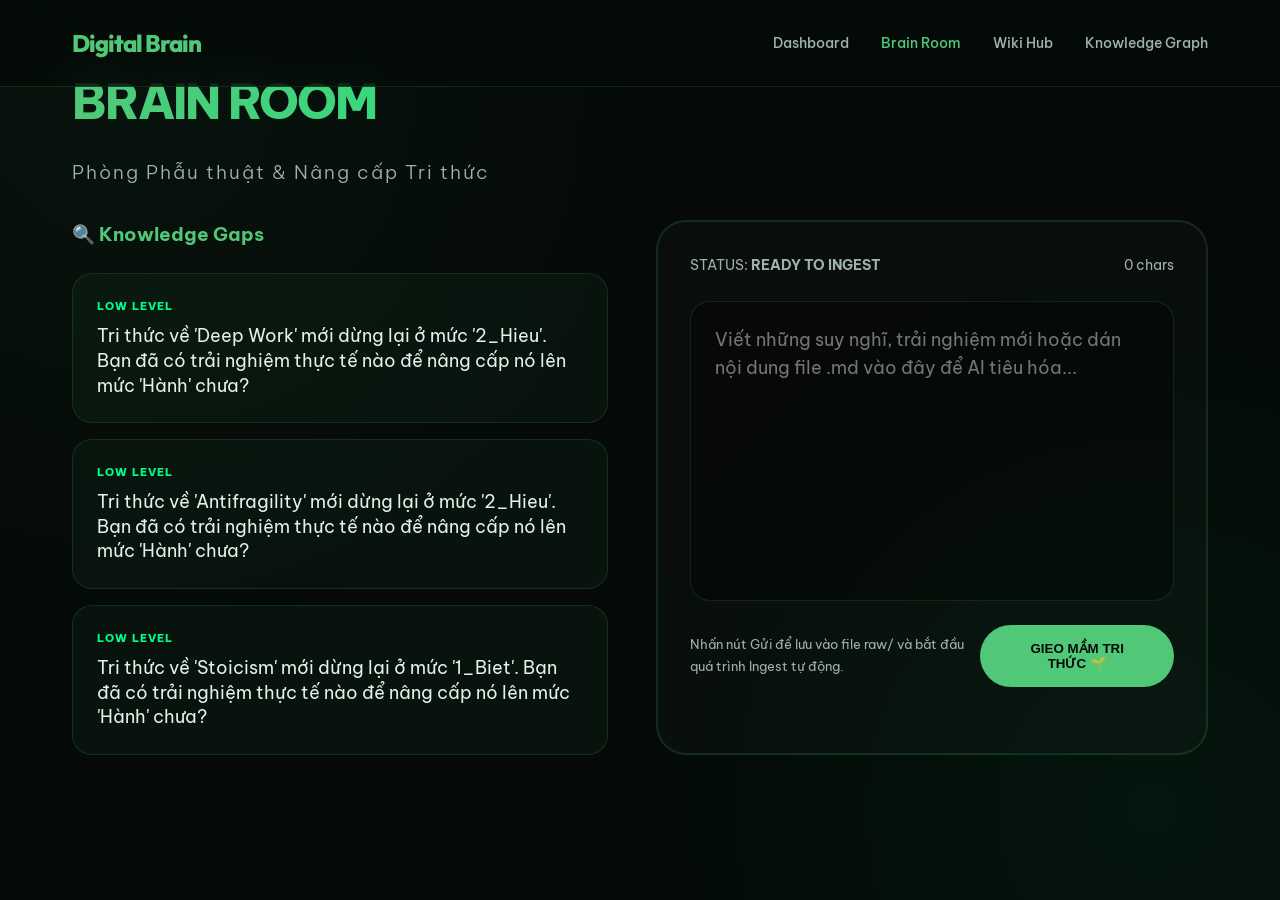
==== brain_room.html @ 5f9c5ad5 "Initial commit: Open source template of Digital Brain" ====
<!DOCTYPE html>
<html lang="vi">
<head>
    <meta charset="UTF-8">
    <meta name="viewport" content="width=device-width, initial-scale=1.0">
    <title>Brain Room | Emerald Intelligence</title>
    <link rel="stylesheet" href="index.css">
    <link href="https://fonts.googleapis.com/css2?family=Be+Vietnam+Pro:wght@300;400;600;800&family=Outfit:wght@300;500;700;900&display=swap" rel="stylesheet">
    <script src="stats.js"></script>
    <script src="inquiry.js"></script>
    <style>
        .room-grid {
            display: grid;
            grid-template-columns: 1fr 1fr;
            gap: 2rem;
            margin-top: 2rem;
        }
        .inquiry-scroll {
            display: flex;
            flex-direction: column;
            gap: 1rem;
            max-height: 60vh;
            overflow-y: auto;
            padding-right: 1rem;
        }
        .inquiry-card {
            background: rgba(80, 200, 120, 0.05);
            border: 1px solid var(--border-color);
            padding: 1.5rem;
            border-radius: 20px;
            transition: var(--transition);
            cursor: pointer;
            position: relative;
        }
        .inquiry-card:hover {
            border-color: var(--primary-color);
            background: rgba(80, 200, 120, 0.1);
            transform: scale(1.02);
        }
        .inquiry-type {
            font-size: 0.7rem;
            text-transform: uppercase;
            color: var(--accent-color);
            margin-bottom: 0.5rem;
            letter-spacing: 1px;
            font-weight: 800;
        }
        .input-forge {
            background: rgba(255, 255, 255, 0.02);
            border: 2px solid var(--border-color);
            border-radius: 30px;
            padding: 2rem;
            display: flex;
            flex-direction: column;
            gap: 1.5rem;
        }
        #brain-thought {
            background: rgba(0,0,0,0.3);
            border: 1px solid var(--border-color);
            color: var(--text-main);
            padding: 1.5rem;
            border-radius: 20px;
            font-family: inherit;
            font-size: 1.1rem;
            line-height: 1.6;
            resize: none;
            height: 300px;
        }
        #brain-thought:focus {
            outline: none;
            border-color: var(--primary-color);
            box-shadow: 0 0 20px rgba(80, 200, 120, 0.2);
        }
        .forge-status {
            font-size: 0.9rem;
            color: var(--text-secondary);
            display: flex;
            justify-content: space-between;
            align-items: center;
        }
        .btn-ingest {
            background: var(--primary-color);
            color: var(--bg-color);
            border: none;
            padding: 1rem 2rem;
            border-radius: 50px;
            font-weight: 800;
            cursor: pointer;
            transition: var(--transition);
        }
        .btn-ingest:hover {
            transform: translateY(-3px);
            box-shadow: 0 10px 30px rgba(80, 200, 120, 0.4);
        }
    </style>
</head>
<body>
    <div class="background-glow"></div>
    
    <nav class="navbar">
        <div class="nav-container">
            <a href="index.html" class="nav-logo">Digital Brain</a>
            <div class="nav-links">
                <a href="index.html">Dashboard</a>
                <a href="brain_room.html" class="active">Brain Room</a>
                <a href="wiki_hub.html">Wiki Hub</a>
                <a href="graph.html">Knowledge Graph</a>
            </div>
        </div>
    </nav>

    <main class="container">
        <header class="hero" style="text-align: left; margin-bottom: 2rem;">
            <h1 class="glitch" style="font-size: 3rem;">Brain Room</h1>
            <p class="subtitle">Phòng Phẫu thuật & Nâng cấp Tri thức</p>
        </header>

        <div class="room-grid">
            <!-- CÂU HỎI GỢI MỞ -->
            <section>
                <h3 style="margin-bottom: 1.5rem; color: var(--primary-color);">🔍 Knowledge Gaps</h3>
                <div class="inquiry-scroll" id="inquiry-list">
                    <!-- Cards rendered by JS -->
                </div>
            </section>

            <!-- KHU VỰC NẠP TRI THỨC -->
            <section class="input-forge">
                <div class="forge-status">
                    <span>STATUS: <strong>READY TO INGEST</strong></span>
                    <span id="char-count">0 chars</span>
                </div>
                <textarea id="brain-thought" placeholder="Viết những suy nghĩ, trải nghiệm mới hoặc dán nội dung file .md vào đây để AI tiêu hóa..."></textarea>
                <div style="display: flex; justify-content: space-between; align-items: center;">
                    <small style="color: var(--text-secondary); max-width: 60%;">Nhấn nút Gửi để lưu vào file raw/ và bắt đầu quá trình Ingest tự động.</small>
                    <button class="btn-ingest" onclick="handleIngest()">GIEO MẦM TRI THỨC 🌱</button>
                </div>
            </section>
        </div>
    </main>

    <script>
        // Render inquiries from BRAIN_INQUIRIES
        function renderInquiries() {
            const container = document.getElementById('inquiry-list');
            if (typeof BRAIN_INQUIRIES === 'undefined' || BRAIN_INQUIRIES.length === 0) {
                container.innerHTML = '<p class="empty-hint">Bộ não đang ổn định, chưa tìm thấy lỗ hổng nào...</p>';
                return;
            }

            BRAIN_INQUIRIES.forEach(item => {
                const card = document.createElement('div');
                card.className = 'inquiry-card';
                card.onclick = () => {
                    document.getElementById('brain-thought').value = `Phản hồi cho tri thức [[${item.title}]]: \n\n`;
                    document.getElementById('brain-thought').focus();
                };
                card.innerHTML = `
                    <div class="inquiry-type">${item.type.replace('_', ' ')}</div>
                    <p style="margin: 0; font-size: 1.1rem; line-height: 1.4;">${item.question}</p>
                `;
                container.appendChild(card);
            });
        }

        // Handle text input
        document.getElementById('brain-thought').oninput = function() {
            document.getElementById('char-count').innerText = this.value.length + " chars";
        };

        function handleIngest() {
            const content = document.getElementById('brain-thought').value;
            if (!content.trim()) return alert("Vui lòng nhập nội dung!");
            
            // In a real environment, this would call an API. 
            // In this workspace, I (the AI) will monitor this and execute /ingest.
            alert("Đã nhận dữ liệu! Tôi (Antigravity) sẽ bắt đầu tạo file raw/ và Ingest ngay bây giờ.");
            console.log("SENDING TO AI:", content);
            
            // Clear input
            // document.getElementById('brain-thought').value = "";
        }

        renderInquiries();
    </script>
</body>
</html>
---- index.css ----
:root {
  --bg-color: #050a08;
  --primary-color: #50C878; /* Emerald Green */
  --primary-glow: rgba(80, 200, 120, 0.4);
  --secondary-color: #2e8b57;
  --accent-color: #00ff88;
  --text-main: #e0f2e9;
  --text-secondary: #a0b3aa;
  --card-bg: rgba(10, 31, 20, 0.6);
  --border-color: rgba(80, 200, 120, 0.15);
  --transition: all 0.4s cubic-bezier(0.165, 0.84, 0.44, 1);
}

* {
  margin: 0;
  padding: 0;
  box-sizing: border-box;
}

body {
  font-family: 'Be Vietnam Pro', 'Outfit', 'Inter', sans-serif;
  background-color: var(--bg-color);
  color: var(--text-main);
  line-height: 1.6;
  overflow-x: hidden;
  min-height: 100vh;
}

/* Navbar Styles */
.navbar {
  position: fixed;
  top: 0;
  width: 100%;
  padding: 1.5rem 0;
  background: rgba(5, 10, 8, 0.7);
  backdrop-filter: blur(15px);
  z-index: 1000;
  border-bottom: 1px solid var(--border-color);
}

.nav-container {
  max-width: 1200px;
  margin: 0 auto;
  display: flex;
  justify-content: space-between;
  align-items: center;
  padding: 0 2rem;
}

.nav-logo {
  font-size: 1.5rem;
  font-weight: 800;
  color: var(--primary-color);
  text-decoration: none;
  font-family: 'Outfit', sans-serif;
  letter-spacing: -1px;
}

.nav-links {
  display: flex;
  gap: 2rem;
}

.nav-links a {
  text-decoration: none;
  color: var(--text-secondary);
  font-size: 0.9rem;
  font-weight: 500;
  transition: var(--transition);
}

.nav-links a:hover, .nav-links a.active {
  color: var(--primary-color);
}

/* Background Animation */
.background-glow {
  position: fixed;
  top: 0;
  left: 0;
  width: 100%;
  height: 100%;
  background: 
    radial-gradient(circle at 10% 10%, rgba(80, 200, 120, 0.05) 0%, transparent 40%),
    radial-gradient(circle at 90% 90%, rgba(0, 255, 136, 0.05) 0%, transparent 40%);
  pointer-events: none;
  z-index: -1;
}

.container {
  max-width: 1200px;
  margin: 0 auto;
  padding: 4rem 2rem;
}

/* Hero Section */
.hero {
  text-align: center;
  margin-bottom: 5rem;
  animation: fadeInDown 1s ease-out;
}

.glitch {
  font-size: 5rem;
  font-weight: 800;
  letter-spacing: -2px;
  text-transform: uppercase;
  position: relative;
  background: linear-gradient(to right, var(--primary-color), var(--accent-color));
  -webkit-background-clip: text;
  -webkit-text-fill-color: transparent;
  margin-bottom: 1rem;
}

.subtitle {
  font-size: 1.2rem;
  color: var(--text-secondary);
  font-weight: 300;
  letter-spacing: 2px;
}

/* Dashboard Grid */
.dashboard-grid {
  display: grid;
  grid-template-columns: repeat(3, 1fr);
  grid-auto-rows: minmax(200px, auto);
  gap: 1.5rem;
}

.card {
  background: var(--card-bg);
  backdrop-filter: blur(12px);
  -webkit-backdrop-filter: blur(12px);
  border: 1px solid var(--border-color);
  border-radius: 24px;
  padding: 2rem;
  transition: var(--transition);
  position: relative;
  overflow: hidden;
}

.card:hover {
  transform: translateY(-5px);
  border-color: var(--primary-color);
  box-shadow: 0 15px 35px rgba(0, 0, 0, 0.4), 0 0 20px var(--primary-glow);
}

.card h2 {
  font-size: 1.4rem;
  font-weight: 600;
  margin-bottom: 1.5rem;
  display: flex;
  align-items: center;
  gap: 0.8rem;
  color: var(--primary-color);
}

/* Bento Scaling */
.bento-large { grid-column: span 2; grid-row: span 2; }
.bento-medium { grid-column: span 1; grid-row: span 2; }
.bento-wide { grid-column: span 2; grid-row: span 1; }

/* Pillars specific styles */
.pillar-number {
  position: absolute;
  top: -10px;
  right: -10px;
  font-size: 6rem;
  font-weight: 900;
  color: rgba(80, 200, 120, 0.03);
  pointer-events: none;
}

.status-list {
  list-style: none;
}

.status-item {
  display: flex;
  justify-content: space-between;
  padding: 0.8rem 0;
  border-bottom: 1px solid rgba(255, 255, 255, 0.05);
}

.status-label { color: var(--text-secondary); font-size: 0.9rem; }
.status-value { color: var(--accent-color); font-weight: 500; }

.onboarding-questions {
  margin-top: 1.5rem;
  padding-top: 1.5rem;
  border-top: 1px dashed var(--border-color);
}

.question-chip {
  display: inline-block;
  background: rgba(80, 200, 120, 0.1);
  color: var(--primary-color);
  padding: 0.5rem 1rem;
  border-radius: 50px;
  font-size: 0.85rem;
  margin: 0.3rem;
  cursor: pointer;
  transition: var(--transition);
}

.question-chip:hover {
  background: var(--primary-color);
  color: var(--bg-color);
}

/* Animations */
@keyframes fadeInDown {
  from { opacity: 0; transform: translateY(-30px); }
  to { opacity: 1; transform: translateY(0); }
}

@keyframes pulse {
  0% { transform: scale(1); opacity: 0.5; }
  50% { transform: scale(1.05); opacity: 0.8; }
  100% { transform: scale(1); opacity: 0.5; }
}

.footer {
  margin-top: 6rem;
  text-align: center;
  color: var(--text-secondary);
  font-size: 0.9rem;
}

.footer span {
  color: var(--primary-color);
}

/* Responsive */
@media (max-width: 900px) {
  .dashboard-grid { grid-template-columns: 1fr; }
  .bento-large, .bento-medium, .bento-wide { grid-column: span 1; grid-row: auto; }
  .glitch { font-size: 3rem; }
}
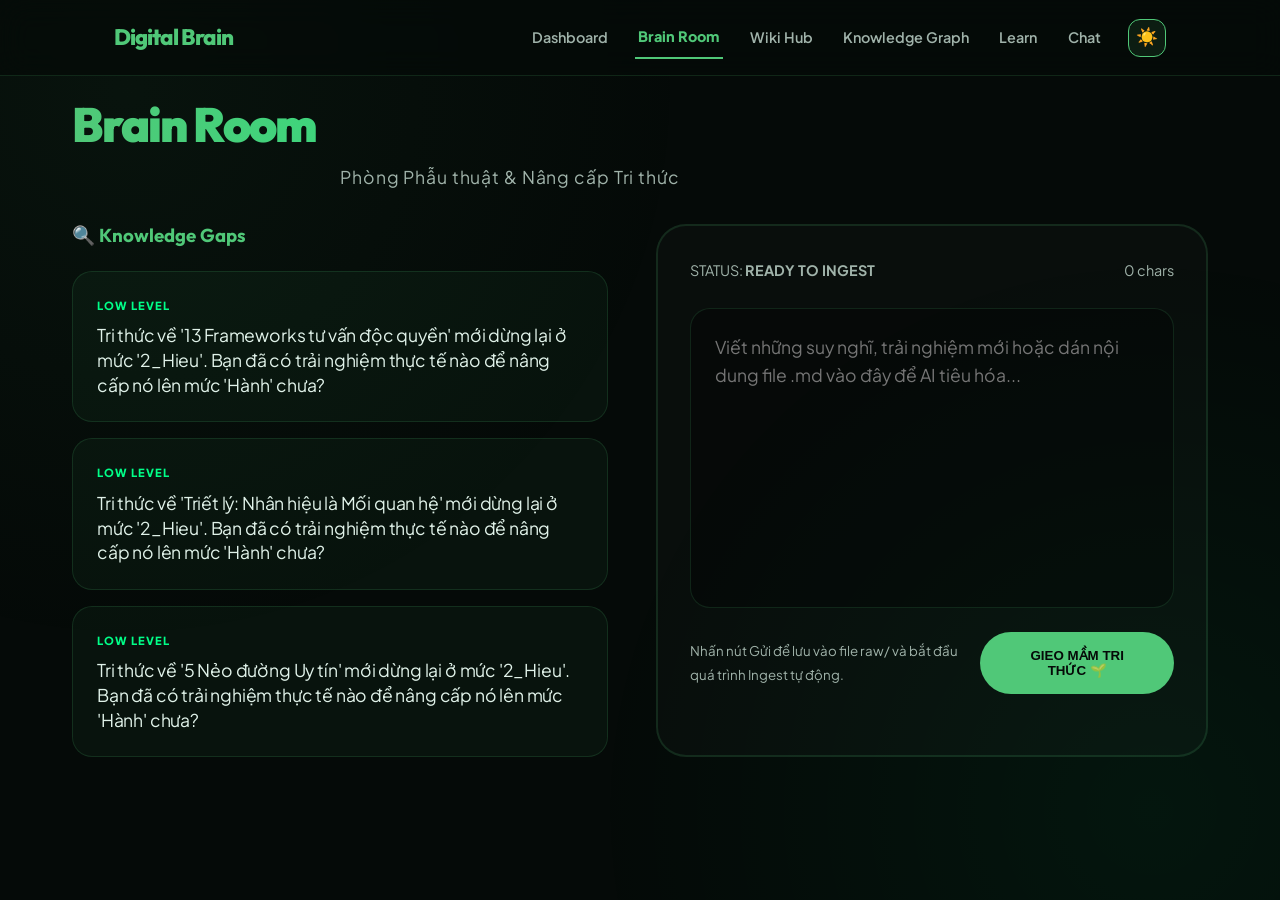
==== commit c9ae2035: "Sync updates from digital-brain" ====
--- a/brain_room.html
+++ b/brain_room.html
@@ -5,7 +5,7 @@
     <meta name="viewport" content="width=device-width, initial-scale=1.0">
     <title>Brain Room | Emerald Intelligence</title>
     <link rel="stylesheet" href="index.css">
-    <link href="https://fonts.googleapis.com/css2?family=Be+Vietnam+Pro:wght@300;400;600;800&family=Outfit:wght@300;500;700;900&display=swap" rel="stylesheet">
+    <link href="https://fonts.googleapis.com/css2?family=Be+Vietnam+Pro:wght@400;500;700&family=Plus+Jakarta+Sans:wght@400;500;600;700;800&family=Outfit:wght@400;700;900&display=swap" rel="stylesheet">
     <script src="stats.js"></script>
     <script src="inquiry.js"></script>
     <style>
@@ -14,6 +14,11 @@
             grid-template-columns: 1fr 1fr;
             gap: 2rem;
             margin-top: 2rem;
+        }
+        @media (max-width: 768px) {
+            .room-grid {
+                grid-template-columns: 1fr;
+            }
         }
         .inquiry-scroll {
             display: flex;
@@ -105,6 +110,9 @@
                 <a href="brain_room.html" class="active">Brain Room</a>
                 <a href="wiki_hub.html">Wiki Hub</a>
                 <a href="graph.html">Knowledge Graph</a>
+                <a href="learn.html">Learn</a>
+                <a href="chat.html">Chat</a>
+                <button id="theme-toggle" class="theme-toggle" title="Chuyển chế độ Sáng/Tối">☀️</button>
             </div>
         </div>
     </nav>
@@ -139,6 +147,18 @@
         </div>
     </main>
 
+    <!-- Mobile Bottom Navigation -->
+    <nav class="mobile-nav">
+        <div class="mobile-nav-container">
+            <a href="index.html" class="mobile-nav-item"><span>🏠</span>Dashboard</a>
+            <a href="brain_room.html" class="mobile-nav-item active"><span>🛠️</span>Room</a>
+            <a href="wiki_hub.html" class="mobile-nav-item"><span>📚</span>Wiki</a>
+            <a href="chat.html" class="mobile-nav-item"><span>💬</span>Chat</a>
+            <a href="learn.html" class="mobile-nav-item"><span>🎓</span>Learn</a>
+        </div>
+    </nav>
+
+    <script src="theme.js"></script>
     <script>
         // Render inquiries from BRAIN_INQUIRIES
         function renderInquiries() {
@@ -168,17 +188,48 @@
             document.getElementById('char-count').innerText = this.value.length + " chars";
         };
 
-        function handleIngest() {
+        async function handleIngest() {
             const content = document.getElementById('brain-thought').value;
             if (!content.trim()) return alert("Vui lòng nhập nội dung!");
             
-            // In a real environment, this would call an API. 
-            // In this workspace, I (the AI) will monitor this and execute /ingest.
-            alert("Đã nhận dữ liệu! Tôi (Antigravity) sẽ bắt đầu tạo file raw/ và Ingest ngay bây giờ.");
-            console.log("SENDING TO AI:", content);
-            
-            // Clear input
-            // document.getElementById('brain-thought').value = "";
+            const btn = document.querySelector('.btn-ingest');
+            const originalText = btn.innerText;
+            btn.innerText = 'AI ĐANG TIÊU HÓA... ⏳';
+            btn.disabled = true;
+
+            try {
+                const response = await fetch('/ingest', {
+                    method: 'POST',
+                    headers: { 'Content-Type': 'application/json' },
+                    body: JSON.stringify({ content: content })
+                });
+                
+                const result = await response.json();
+                
+                if (result.success) {
+                    btn.innerText = 'ĐÃ LƯU THÀNH CÔNG! ✅';
+                    btn.style.background = '#00ff88';
+                    btn.style.color = '#000';
+                    alert(`Tri thức đã được phân loại là [${result.type.toUpperCase()}] và lưu tại:\n${result.path}`);
+                    
+                    document.getElementById('brain-thought').value = "";
+                    document.getElementById('char-count').innerText = "0 chars";
+                    
+                    setTimeout(() => {
+                        btn.innerText = originalText;
+                        btn.style.background = '';
+                        btn.style.color = '';
+                        btn.disabled = false;
+                    }, 3000);
+                } else {
+                    throw new Error(result.message);
+                }
+            } catch (error) {
+                console.error("Ingest failed:", error);
+                alert(`Lỗi: ${error.message}\nĐảm bảo Brain Engine đang chạy (python3 brain_server.py).`);
+                btn.innerText = 'THỬ LẠI';
+                btn.disabled = false;
+            }
         }
 
         renderInquiries();
--- a/index.css
+++ b/index.css
@@ -1,4 +1,5 @@
 :root {
+  /* Dark Theme (Default) */
   --bg-color: #050a08;
   --primary-color: #50C878; /* Emerald Green */
   --primary-glow: rgba(80, 200, 120, 0.4);
@@ -8,7 +9,22 @@
   --text-secondary: #a0b3aa;
   --card-bg: rgba(10, 31, 20, 0.6);
   --border-color: rgba(80, 200, 120, 0.15);
+  --navbar-bg: rgba(5, 10, 8, 0.7);
   --transition: all 0.4s cubic-bezier(0.165, 0.84, 0.44, 1);
+  --shadow: 0 15px 35px rgba(0, 0, 0, 0.4);
+  --container-padding: 6rem 2rem 4rem 2rem;
+  --input-height: 54px;
+}
+
+body.light-mode {
+  --bg-color: #f8fafc; /* Soft White */
+  --text-main: #1e293b; /* Dark Slate */
+  --text-secondary: #64748b;
+  --card-bg: rgba(255, 255, 255, 0.9);
+  --border-color: rgba(80, 200, 120, 0.3);
+  --navbar-bg: rgba(248, 250, 252, 0.8);
+  --shadow: 0 10px 25px rgba(80, 200, 120, 0.1);
+  --primary-glow: rgba(80, 200, 120, 0.15);
 }
 
 * {
@@ -18,12 +34,24 @@
 }
 
 body {
-  font-family: 'Be Vietnam Pro', 'Outfit', 'Inter', sans-serif;
+  font-family: 'Plus Jakarta Sans', 'Be Vietnam Pro', sans-serif;
   background-color: var(--bg-color);
   color: var(--text-main);
-  line-height: 1.6;
+  line-height: 1.75;
   overflow-x: hidden;
   min-height: 100vh;
+  transition: background-color 0.5s ease, color 0.5s ease;
+}
+
+h1, h2, h3 {
+  font-family: 'Outfit', sans-serif;
+  line-height: 1.2;
+}
+
+p {
+  font-size: clamp(0.95rem, 2vw, 1.05rem);
+  letter-spacing: -0.01em;
+  margin-bottom: 1.2rem;
 }
 
 /* Navbar Styles */
@@ -31,24 +59,25 @@
   position: fixed;
   top: 0;
   width: 100%;
-  padding: 1.5rem 0;
-  background: rgba(5, 10, 8, 0.7);
+  padding: 1rem 0;
+  background: var(--navbar-bg);
   backdrop-filter: blur(15px);
+  -webkit-backdrop-filter: blur(15px);
   z-index: 1000;
   border-bottom: 1px solid var(--border-color);
 }
 
 .nav-container {
-  max-width: 1200px;
+  max-width: 1100px;
   margin: 0 auto;
   display: flex;
   justify-content: space-between;
   align-items: center;
-  padding: 0 2rem;
+  padding: 0 1.5rem;
 }
 
 .nav-logo {
-  font-size: 1.5rem;
+  font-size: 1.4rem;
   font-weight: 800;
   color: var(--primary-color);
   text-decoration: none;
@@ -58,19 +87,84 @@
 
 .nav-links {
   display: flex;
-  gap: 2rem;
+  gap: 1.5rem;
+  align-items: center;
 }
 
 .nav-links a {
   text-decoration: none;
   color: var(--text-secondary);
   font-size: 0.9rem;
-  font-weight: 500;
-  transition: var(--transition);
-}
-
-.nav-links a:hover, .nav-links a.active {
+  font-weight: 600;
+  transition: var(--transition);
+  padding: 0.5rem 0.2rem;
+}
+
+.nav-links a.active {
+  color: var(--primary-color) !important;
+  font-weight: 800 !important;
+  border-bottom: 2px solid var(--primary-color);
+}
+
+/* Mobile Navigation (Bottom Bar) */
+.mobile-nav {
+  display: none;
+  position: fixed;
+  bottom: 0;
+  left: 0;
+  width: 100%;
+  background: var(--navbar-bg);
+  backdrop-filter: blur(25px);
+  -webkit-backdrop-filter: blur(25px);
+  border-top: 1px solid var(--border-color);
+  z-index: 2000;
+  padding: 0.8rem 0;
+  padding-bottom: calc(0.8rem + env(safe-area-inset-bottom));
+}
+
+.mobile-nav-container {
+  display: flex;
+  justify-content: space-around;
+  align-items: center;
+}
+
+.mobile-nav-item {
+  display: flex;
+  flex-direction: column;
+  align-items: center;
+  text-decoration: none;
+  color: var(--text-secondary);
+  font-size: 0.75rem;
+  font-weight: 600;
+  gap: 6px;
+}
+
+.mobile-nav-item span { font-size: 1.3rem; }
+
+.mobile-nav-item.active {
   color: var(--primary-color);
+}
+
+/* Theme Toggle Button */
+.theme-toggle {
+  background: rgba(80, 200, 120, 0.1);
+  border: 1px solid var(--primary-color);
+  color: var(--primary-color);
+  width: 38px;
+  height: 38px;
+  border-radius: 12px;
+  cursor: pointer;
+  display: flex;
+  align-items: center;
+  justify-content: center;
+  font-size: 1.1rem;
+  transition: var(--transition);
+}
+
+.theme-toggle:hover {
+  background: var(--primary-color);
+  color: white;
+  transform: rotate(20deg);
 }
 
 /* Background Animation */
@@ -90,40 +184,40 @@
 .container {
   max-width: 1200px;
   margin: 0 auto;
-  padding: 4rem 2rem;
+  padding: var(--container-padding);
 }
 
 /* Hero Section */
 .hero {
   text-align: center;
-  margin-bottom: 5rem;
+  margin-bottom: clamp(2rem, 8vw, 4rem);
   animation: fadeInDown 1s ease-out;
 }
 
 .glitch {
-  font-size: 5rem;
-  font-weight: 800;
-  letter-spacing: -2px;
-  text-transform: uppercase;
-  position: relative;
+  font-size: clamp(2.5rem, 10vw, 4.5rem);
+  font-weight: 900;
+  letter-spacing: -0.04em;
   background: linear-gradient(to right, var(--primary-color), var(--accent-color));
   -webkit-background-clip: text;
   -webkit-text-fill-color: transparent;
-  margin-bottom: 1rem;
+  margin-bottom: 0.5rem;
 }
 
 .subtitle {
-  font-size: 1.2rem;
+  font-size: clamp(0.9rem, 3vw, 1.1rem);
   color: var(--text-secondary);
-  font-weight: 300;
-  letter-spacing: 2px;
+  font-weight: 400;
+  letter-spacing: 0.05em;
+  max-width: 600px;
+  margin: 0 auto;
 }
 
 /* Dashboard Grid */
 .dashboard-grid {
   display: grid;
   grid-template-columns: repeat(3, 1fr);
-  grid-auto-rows: minmax(200px, auto);
+  grid-auto-rows: minmax(180px, auto);
   gap: 1.5rem;
 }
 
@@ -133,21 +227,18 @@
   -webkit-backdrop-filter: blur(12px);
   border: 1px solid var(--border-color);
   border-radius: 24px;
-  padding: 2rem;
+  padding: clamp(1.5rem, 5vw, 2rem);
   transition: var(--transition);
   position: relative;
   overflow: hidden;
-}
-
-.card:hover {
-  transform: translateY(-5px);
-  border-color: var(--primary-color);
-  box-shadow: 0 15px 35px rgba(0, 0, 0, 0.4), 0 0 20px var(--primary-glow);
-}
+  box-shadow: var(--shadow);
+}
+
+.card:hover { border-color: var(--primary-color); transform: translateY(-5px); }
 
 .card h2 {
-  font-size: 1.4rem;
-  font-weight: 600;
+  font-size: clamp(1.1rem, 4vw, 1.3rem);
+  font-weight: 700;
   margin-bottom: 1.5rem;
   display: flex;
   align-items: center;
@@ -160,80 +251,200 @@
 .bento-medium { grid-column: span 1; grid-row: span 2; }
 .bento-wide { grid-column: span 2; grid-row: span 1; }
 
-/* Pillars specific styles */
-.pillar-number {
-  position: absolute;
-  top: -10px;
-  right: -10px;
-  font-size: 6rem;
-  font-weight: 900;
-  color: rgba(80, 200, 120, 0.03);
-  pointer-events: none;
-}
-
-.status-list {
-  list-style: none;
-}
-
 .status-item {
   display: flex;
   justify-content: space-between;
   padding: 0.8rem 0;
-  border-bottom: 1px solid rgba(255, 255, 255, 0.05);
-}
-
-.status-label { color: var(--text-secondary); font-size: 0.9rem; }
-.status-value { color: var(--accent-color); font-weight: 500; }
-
-.onboarding-questions {
-  margin-top: 1.5rem;
-  padding-top: 1.5rem;
-  border-top: 1px dashed var(--border-color);
-}
-
-.question-chip {
-  display: inline-block;
-  background: rgba(80, 200, 120, 0.1);
-  color: var(--primary-color);
+  border-bottom: 1px solid var(--border-color);
+}
+
+/* --- CHAT COMPONENT STYLES --- */
+.chat-container {
+  background: var(--card-bg);
+  border: 1px solid var(--border-color);
+  border-radius: 24px;
+  backdrop-filter: blur(20px);
+  display: flex;
+  flex-direction: column;
+  height: calc(100vh - 160px); /* Tall enough for desktop */
+  min-height: 500px;
+  overflow: hidden;
+  box-shadow: var(--shadow);
+  margin-top: 1rem;
+}
+
+.chat-header {
+  padding: 1.2rem 1.8rem;
+  border-bottom: 1px solid var(--border-color);
+  display: flex;
+  justify-content: space-between;
+  align-items: center;
+  gap: 1.5rem;
+  background: rgba(0, 0, 0, 0.1);
+}
+
+.header-left { 
+  display: flex; 
+  align-items: center; 
+  gap: 1.2rem; 
+}
+
+.header-right { 
+  display: flex; 
+  align-items: center; 
+  gap: 1rem; 
+}
+
+/* Global Model Selectors */
+.model-select {
+  background: rgba(128, 128, 128, 0.12);
+  border: 1px solid var(--border-color);
+  color: var(--text-main);
+  padding: 0.7rem 1.2rem;
+  border-radius: 12px;
+  font-family: inherit;
+  font-size: 0.9rem;
+  outline: none;
+  transition: var(--transition);
+  cursor: pointer;
+}
+
+.model-select:focus { border-color: var(--primary-color); }
+
+.btn-clear {
   padding: 0.5rem 1rem;
-  border-radius: 50px;
-  font-size: 0.85rem;
-  margin: 0.3rem;
+  font-size: 0.8rem;
+  font-weight: 700;
   cursor: pointer;
-  transition: var(--transition);
-}
-
-.question-chip:hover {
+  background: rgba(255, 60, 60, 0.1);
+  border: 1px solid rgba(255, 60, 60, 0.2);
+  color: #ff8888;
+  border-radius: 10px;
+  transition: var(--transition);
+}
+
+.btn-clear:hover { 
+  background: #ff4444; 
+  color: white; 
+  border-color: #ff4444;
+}
+
+/* Chat Input Area */
+.chat-input-area {
+  padding: 1.5rem 2rem;
+  border-top: 1px solid var(--border-color);
+  background: rgba(0, 0, 0, 0.15);
+  display: flex;
+  gap: 1rem;
+  align-items: center;
+}
+
+.chat-input {
+  flex-grow: 1;
+  height: var(--input-height);
+  background: rgba(128, 128, 128, 0.12);
+  border: 1px solid var(--border-color);
+  color: var(--text-main);
+  padding: 0 1.5rem;
+  border-radius: 15px;
+  font-family: inherit;
+  font-size: 1rem;
+  outline: none;
+  transition: var(--transition);
+}
+
+.chat-input:focus { 
+  border-color: var(--primary-color);
+  background: rgba(128, 128, 128, 0.18);
+}
+
+.btn-send {
+  height: var(--input-height);
   background: var(--primary-color);
-  color: var(--bg-color);
+  color: white;
+  border: none;
+  padding: 0 2rem;
+  border-radius: 15px;
+  font-weight: 800;
+  cursor: pointer;
+  transition: var(--transition);
+  display: flex;
+  align-items: center;
+  box-shadow: 0 4px 15px rgba(80, 200, 120, 0.3);
+}
+
+.btn-send:hover { 
+  transform: translateY(-2px);
+  box-shadow: 0 6px 20px rgba(80, 200, 120, 0.5);
+}
+
+/* Smartphone Adjustments */
+@media (max-width: 768px) {
+  :root {
+    --container-padding: 3rem 1rem 6rem 1rem;
+  }
+  
+  .navbar .nav-links {
+    display: none !important;
+  }
+  
+  .mobile-nav {
+    display: block !important;
+  }
+  
+  .background-glow {
+    display: none !important;
+  }
+
+  .dashboard-grid {
+    grid-template-columns: 1fr !important;
+    grid-auto-rows: auto !important;
+    gap: 1rem !important;
+  }
+  
+  .bento-large, .bento-medium, .bento-wide {
+    grid-column: span 1 !important;
+    grid-row: auto !important;
+  }
+  
+  .chat-container {
+    margin: 0;
+    height: calc(100vh - 140px);
+    border-radius: 0;
+    border: none;
+  }
+
+  .chat-header {
+    flex-direction: column;
+    align-items: stretch;
+    padding: 1rem;
+    gap: 1rem;
+  }
+  
+  .header-left { justify-content: space-between; }
+  
+  .header-right {
+    overflow-x: auto;
+    padding-bottom: 5px;
+    width: 100%;
+    justify-content: flex-start;
+  }
+  
+  .model-select { flex: 1; }
 }
 
 /* Animations */
 @keyframes fadeInDown {
-  from { opacity: 0; transform: translateY(-30px); }
+  from { opacity: 0; transform: translateY(-20px); }
   to { opacity: 1; transform: translateY(0); }
 }
 
-@keyframes pulse {
-  0% { transform: scale(1); opacity: 0.5; }
-  50% { transform: scale(1.05); opacity: 0.8; }
-  100% { transform: scale(1); opacity: 0.5; }
-}
-
 .footer {
-  margin-top: 6rem;
+  margin-top: 4rem;
+  padding-bottom: 2rem;
   text-align: center;
   color: var(--text-secondary);
-  font-size: 0.9rem;
-}
-
-.footer span {
-  color: var(--primary-color);
-}
-
-/* Responsive */
-@media (max-width: 900px) {
-  .dashboard-grid { grid-template-columns: 1fr; }
-  .bento-large, .bento-medium, .bento-wide { grid-column: span 1; grid-row: auto; }
-  .glitch { font-size: 3rem; }
-}
+  font-size: 0.8rem;
+}
+
+.footer span { color: var(--primary-color); font-weight: 800; }
